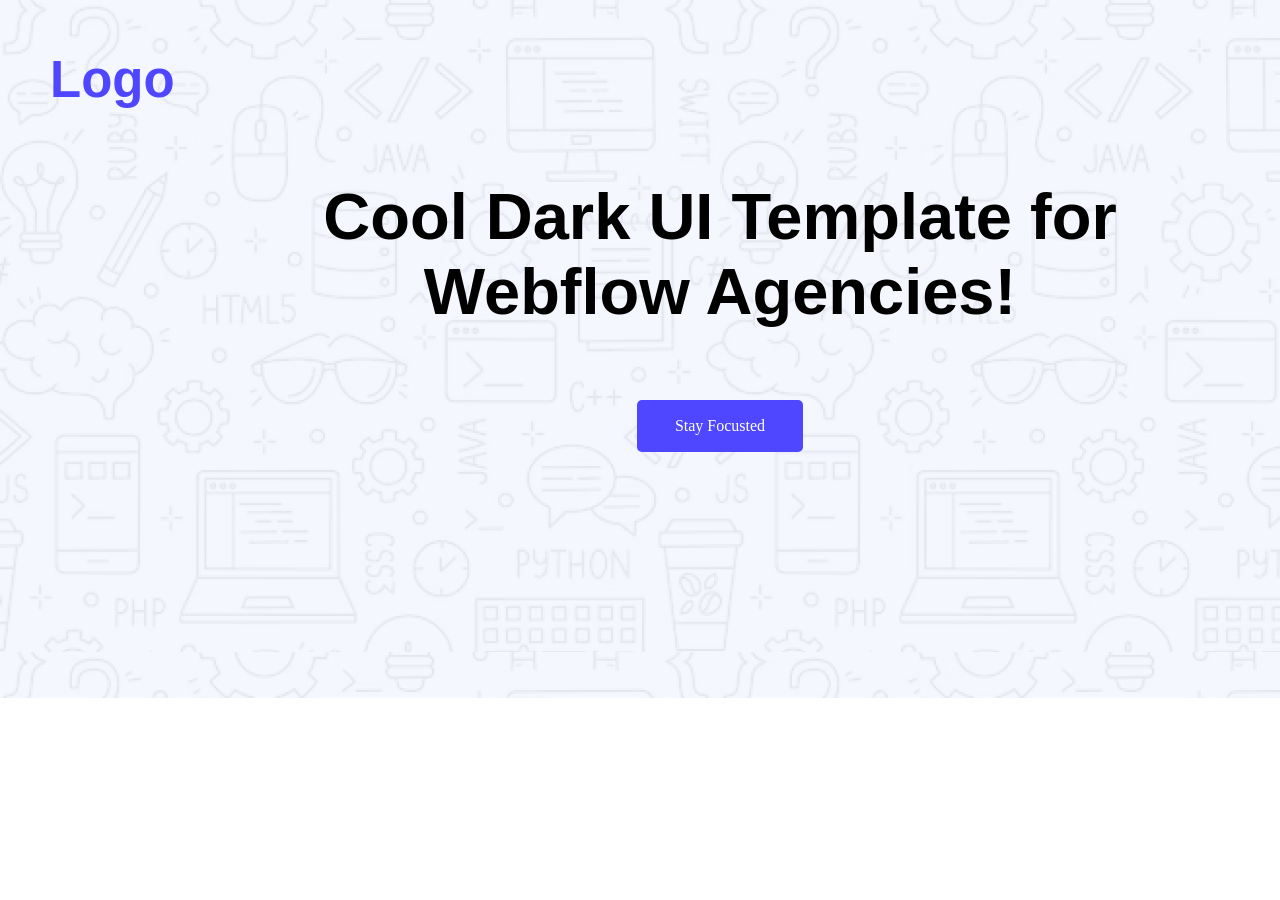
==== index.html @ 51b769df "first commit" ====
<!DOCTYPE html>
<html lang="en">
<head>
    <meta charset="UTF-8">
    <meta name="viewport" content="width=device-width, initial-scale=1.0">
    <title>Document</title>
    <link rel="stylesheet" href="style.css">
</head>
<body>
    <header class="header ">
        <nav>
            <h2 class="logo">Logo</h2>
            <button class="btn"><a href="">Sign up</a></button>
        </nav>
        <div class="banner">
            <p>Cool Dark UI Template for Webflow Agencies!</p>
           <a href="" class="btnsec">Stay Focusted</a>
        </div>
    </header>
</body>
</html>
---- style.css ----
*{
    margin: 0;
    padding: 0;
    border:0 ;
}
.header{
    background-image: url(./Hero-bg.png);
    width: 1440px;
    height: 698px;
    display: flex;
    justify-content: center;
    margin: 0 auto;
}
nav{
    margin:0 50px;
    width: 1440px;
    height: 51px;
    display: flex;
    justify-content: space-between;
    align-items:flex-start;
    margin-top:  50px;
    font-family: sans-serif;
    font-size: 34px;
}
.logo{
    color: #4E47FF;
}
.btn{
    margin-top: 20px;
    margin-bottom: 20px;
}
.btn a{
    width: 132px;
    background-color: #4E47FF;
    text-decoration: none;
    color: white;
    padding: 17px;
    border-radius: 5px;
}
.banner{
    width: 905px;
    height: 207px;
    margin: 0 auto;
    display: flex;
    justify-content: center;
    align-items: center;
    position: absolute;
    top: 150px;
}
p{
    font-family: sans-serif;
    font-size: 65px;
    text-align: center;
    font-weight: bold;
   
}
.btnsec {
     display: flex;
    justify-content: center;
    position: absolute;
    top: 250px;
    width: 132px;
    background-color: #4E47FF;
    text-decoration: none;
    color: white;
    padding: 17px;
    border-radius: 5px;
}
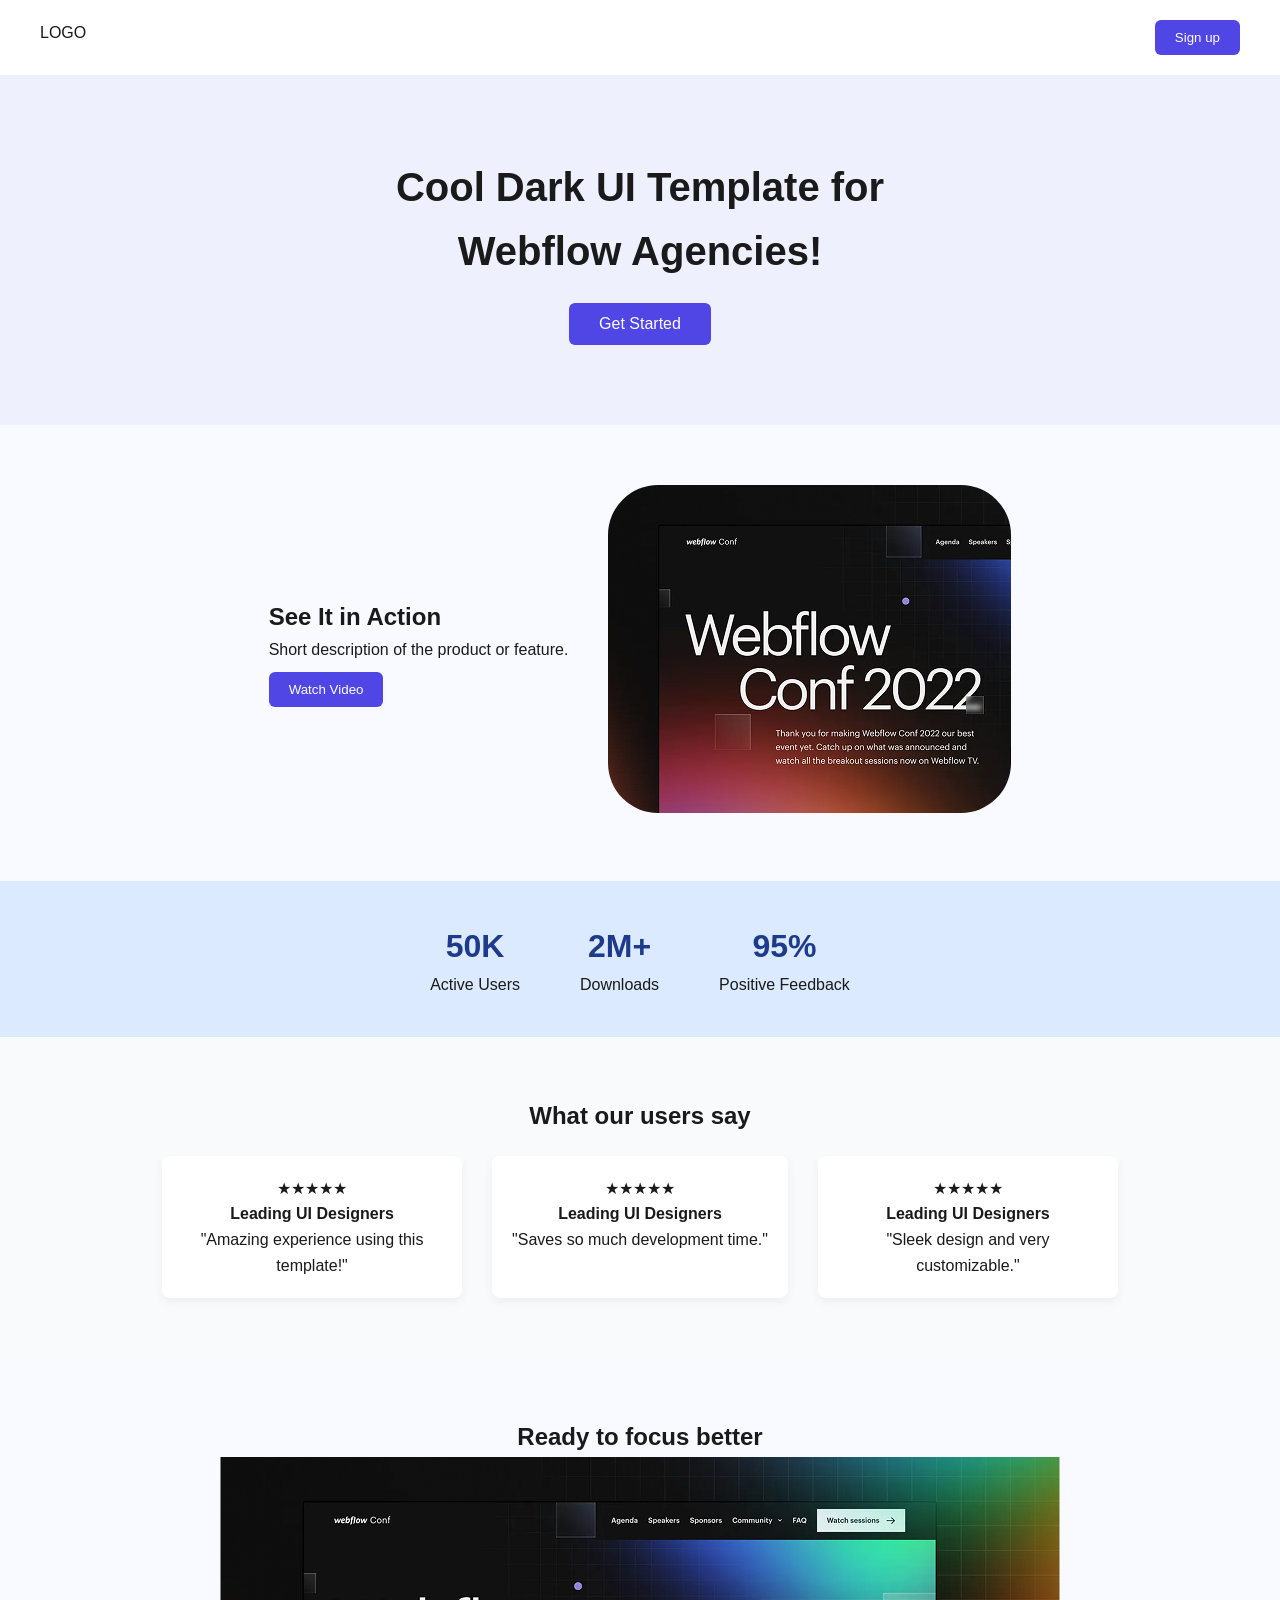
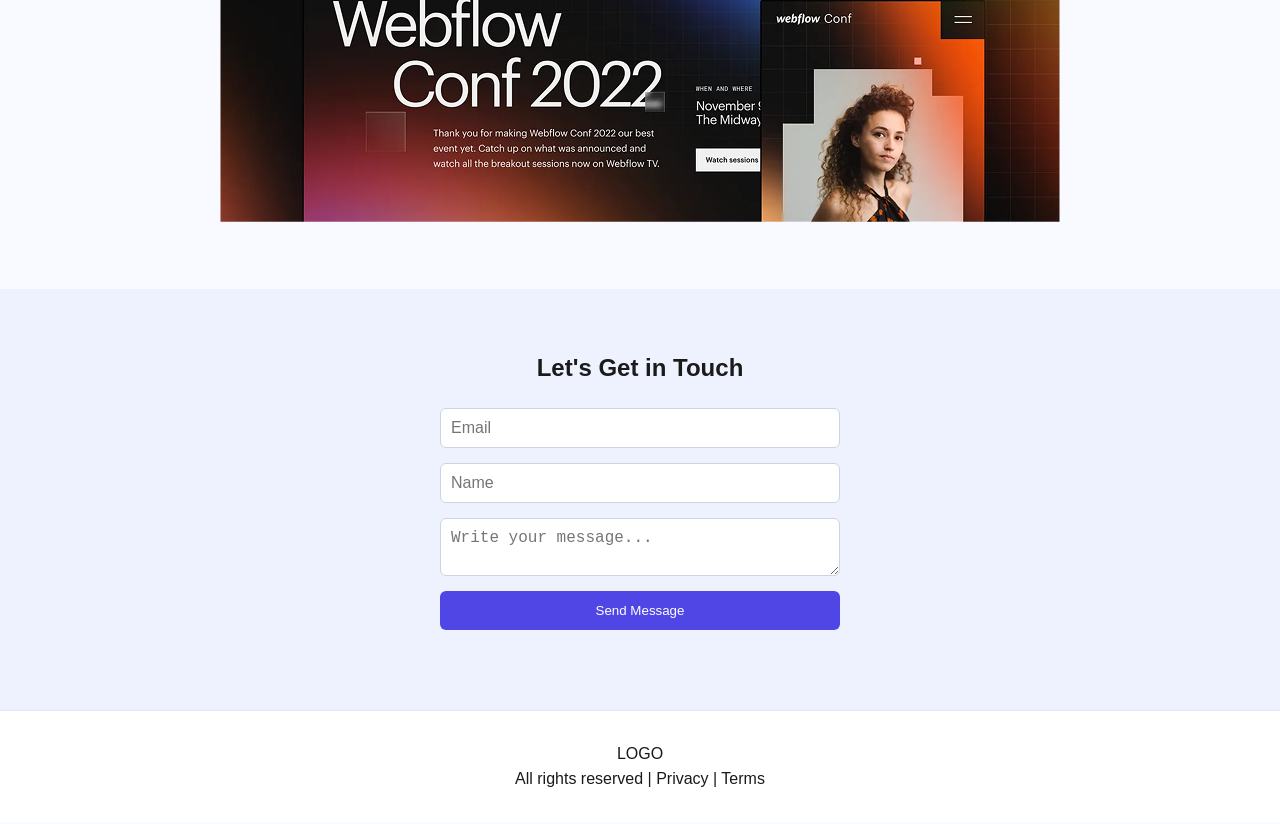
==== commit 3ffc0069: "ful site" ====
--- a/index.html
+++ b/index.html
@@ -1,21 +1,78 @@
 <!DOCTYPE html>
 <html lang="en">
 <head>
-    <meta charset="UTF-8">
-    <meta name="viewport" content="width=device-width, initial-scale=1.0">
-    <title>Document</title>
-    <link rel="stylesheet" href="style.css">
+  <meta charset="UTF-8" />
+  <meta name="viewport" content="width=device-width, initial-scale=1.0"/>
+  <title>Webflow Agency Template</title>
+  <link rel="stylesheet" href="style.css" />
 </head>
 <body>
-    <header class="header ">
-        <nav>
-            <h2 class="logo">Logo</h2>
-            <button class="btn"><a href="">Sign up</a></button>
-        </nav>
-        <div class="banner">
-            <p>Cool Dark UI Template for Webflow Agencies!</p>
-           <a href="" class="btnsec">Stay Focusted</a>
-        </div>
-    </header>
+  <header class="navbar">
+    <div class="logo">LOGO</div>
+    <button class="nav-button my">Sign up</button>
+  </header>
+
+  <section class="hero">
+    <h1>Cool Dark UI Template for<br>Webflow Agencies!</h1>
+    <button class="cta-btn my">Get Started</button>
+  </section>
+
+  <section class="video-section">
+    <div class="left">
+      <h2>See It in Action</h2>
+      <p>Short description of the product or feature.</p>
+      <button class="video-btn my">Watch Video</button>
+    </div>
+    <div class="right">
+      <img src="./wc-mini.png" alt="Webflow Conf Image"/>
+    </div>
+  </section>
+
+  <section class="stats">
+    <div class="stat-item"><h3>50K</h3><p>Active Users</p></div>
+    <div class="stat-item"><h3>2M+</h3><p>Downloads</p></div>
+    <div class="stat-item"><h3>95%</h3><p>Positive Feedback</p></div>
+  </section>
+
+  <section class="testimonials">
+    <h2>What our users say</h2>
+    <div class="testimonial-cards">
+      <div class="card">
+        <p>★★★★★</p>
+        <h4>Leading UI Designers</h4>
+        <p>"Amazing experience using this template!"</p>
+      </div>
+      <div class="card">
+        <p>★★★★★</p>
+        <h4>Leading UI Designers</h4>
+        <p>"Saves so much development time."</p>
+      </div>
+      <div class="card">
+        <p>★★★★★</p>
+        <h4>Leading UI Designers</h4>
+        <p>"Sleek design and very customizable."</p>
+      </div>
+    </div>
+  </section>
+
+  <section class="focus">
+    <h2>Ready to focus better</h2>
+    <img src="./wc-big.png" alt="Webflow Focus Image" />
+  </section>
+
+  <section class="contact">
+    <h2>Let's Get in Touch</h2>
+    <form>
+      <input type="text" placeholder="Email" required />
+      <input type="text" placeholder="Name" required />
+      <textarea placeholder="Write your message..." required></textarea>
+      <button type="submit my">Send Message</button>
+    </form>
+  </section>
+
+  <footer>
+    <div class="footer-logo">LOGO</div>
+    <p>All rights reserved | Privacy | Terms</p>
+  </footer>
 </body>
-</html>+</html>
--- a/style.css
+++ b/style.css
@@ -1,68 +1,155 @@
-*{
-    margin: 0;
-    padding: 0;
-    border:0 ;
+* {
+  margin: 0;
+  padding: 0;
+  box-sizing: border-box;
 }
-.header{
-    background-image: url(./Hero-bg.png);
-    width: 1440px;
-    height: 698px;
-    display: flex;
-    justify-content: center;
-    margin: 0 auto;
+
+body {
+  font-family: 'Segoe UI', sans-serif;
+  background: #f9faff;
+  color: #1a1a1a;
+  line-height: 1.6;
 }
-nav{
-    margin:0 50px;
-    width: 1440px;
-    height: 51px;
-    display: flex;
-    justify-content: space-between;
-    align-items:flex-start;
-    margin-top:  50px;
-    font-family: sans-serif;
-    font-size: 34px;
+
+.navbar {
+  display: flex;
+  justify-content: space-between;
+  padding: 20px 40px;
+  background: #fff;
+  box-shadow: 0 2px 8px rgba(0,0,0,0.05);
 }
-.logo{
-    color: #4E47FF;
+
+.nav-button {
+  background: #4f46e5;
+  color: white;
+  border: none;
+  padding: 10px 20px;
+  border-radius: 6px;
+  cursor: pointer;
 }
-.btn{
-    margin-top: 20px;
-    margin-bottom: 20px;
+
+.hero {
+  text-align: center;
+  padding: 80px 20px;
+  background: #eef1fd;
 }
-.btn a{
-    width: 132px;
-    background-color: #4E47FF;
-    text-decoration: none;
-    color: white;
-    padding: 17px;
-    border-radius: 5px;
+
+.hero h1 {
+  font-size: 2.5rem;
+  margin-bottom: 20px;
 }
-.banner{
-    width: 905px;
-    height: 207px;
-    margin: 0 auto;
-    display: flex;
-    justify-content: center;
-    align-items: center;
-    position: absolute;
-    top: 150px;
+
+.cta-btn {
+  background: #4f46e5;
+  color: #fff;
+  padding: 12px 30px;
+  border: none;
+  border-radius: 6px;
+  font-size: 1rem;
+  cursor: pointer;
 }
-p{
-    font-family: sans-serif;
-    font-size: 65px;
-    text-align: center;
-    font-weight: bold;
-   
+
+.video-section {
+  display: flex;
+  padding: 60px 40px;
+  gap: 40px;
+  align-items: center;
+  justify-content: center;
 }
-.btnsec {
-     display: flex;
-    justify-content: center;
-    position: absolute;
-    top: 250px;
-    width: 132px;
-    background-color: #4E47FF;
-    text-decoration: none;
-    color: white;
-    padding: 17px;
-    border-radius: 5px;
+
+.video-section .left {
+  max-width: 400px;
 }
+
+.video-btn {
+  background: #4f46e5;
+  color: #fff;
+  border: none;
+  padding: 10px 20px;
+  margin-top: 10px;
+  border-radius: 6px;
+}
+
+.stats {
+  display: flex;
+  justify-content: center;
+  gap: 60px;
+  background: #dbeafe;
+  padding: 40px 20px;
+  text-align: center;
+}
+
+.stats .stat-item h3 {
+  font-size: 2rem;
+  color: #1e3a8a;
+}
+
+.testimonials {
+  padding: 60px 20px;
+  background: #f8fafc;
+  text-align: center;
+}
+
+.testimonial-cards {
+  display: flex;
+  justify-content: center;
+  gap: 30px;
+  margin-top: 20px;
+}
+
+.card {
+  background: white;
+  padding: 20px;
+  border-radius: 8px;
+  box-shadow: 0 4px 10px rgba(0,0,0,0.05);
+  max-width: 300px;
+}
+
+.focus {
+  text-align: center;
+  padding: 60px 20px;
+}
+
+.contact {
+  background: #eef2ff;
+  padding: 60px 20px;
+  text-align: center;
+}
+
+.contact form {
+  max-width: 400px;
+  margin: 20px auto;
+  display: flex;
+  flex-direction: column;
+  gap: 15px;
+}
+
+.contact input,
+.contact textarea {
+  padding: 10px;
+  border: 1px solid #cbd5e1;
+  border-radius: 6px;
+  font-size: 1rem;
+}
+
+.contact button {
+  background: #4f46e5;
+  color: #fff;
+  border: none;
+  padding: 12px;
+  border-radius: 6px;
+  cursor: pointer;
+}
+
+footer {
+  text-align: center;
+  padding: 30px;
+  background: #fff;
+  border-top: 1px solid #e2e8f0;
+}
+.right img{
+    border-radius: 50px;
+}
+.my:hover{
+    background-color: tomato;
+}
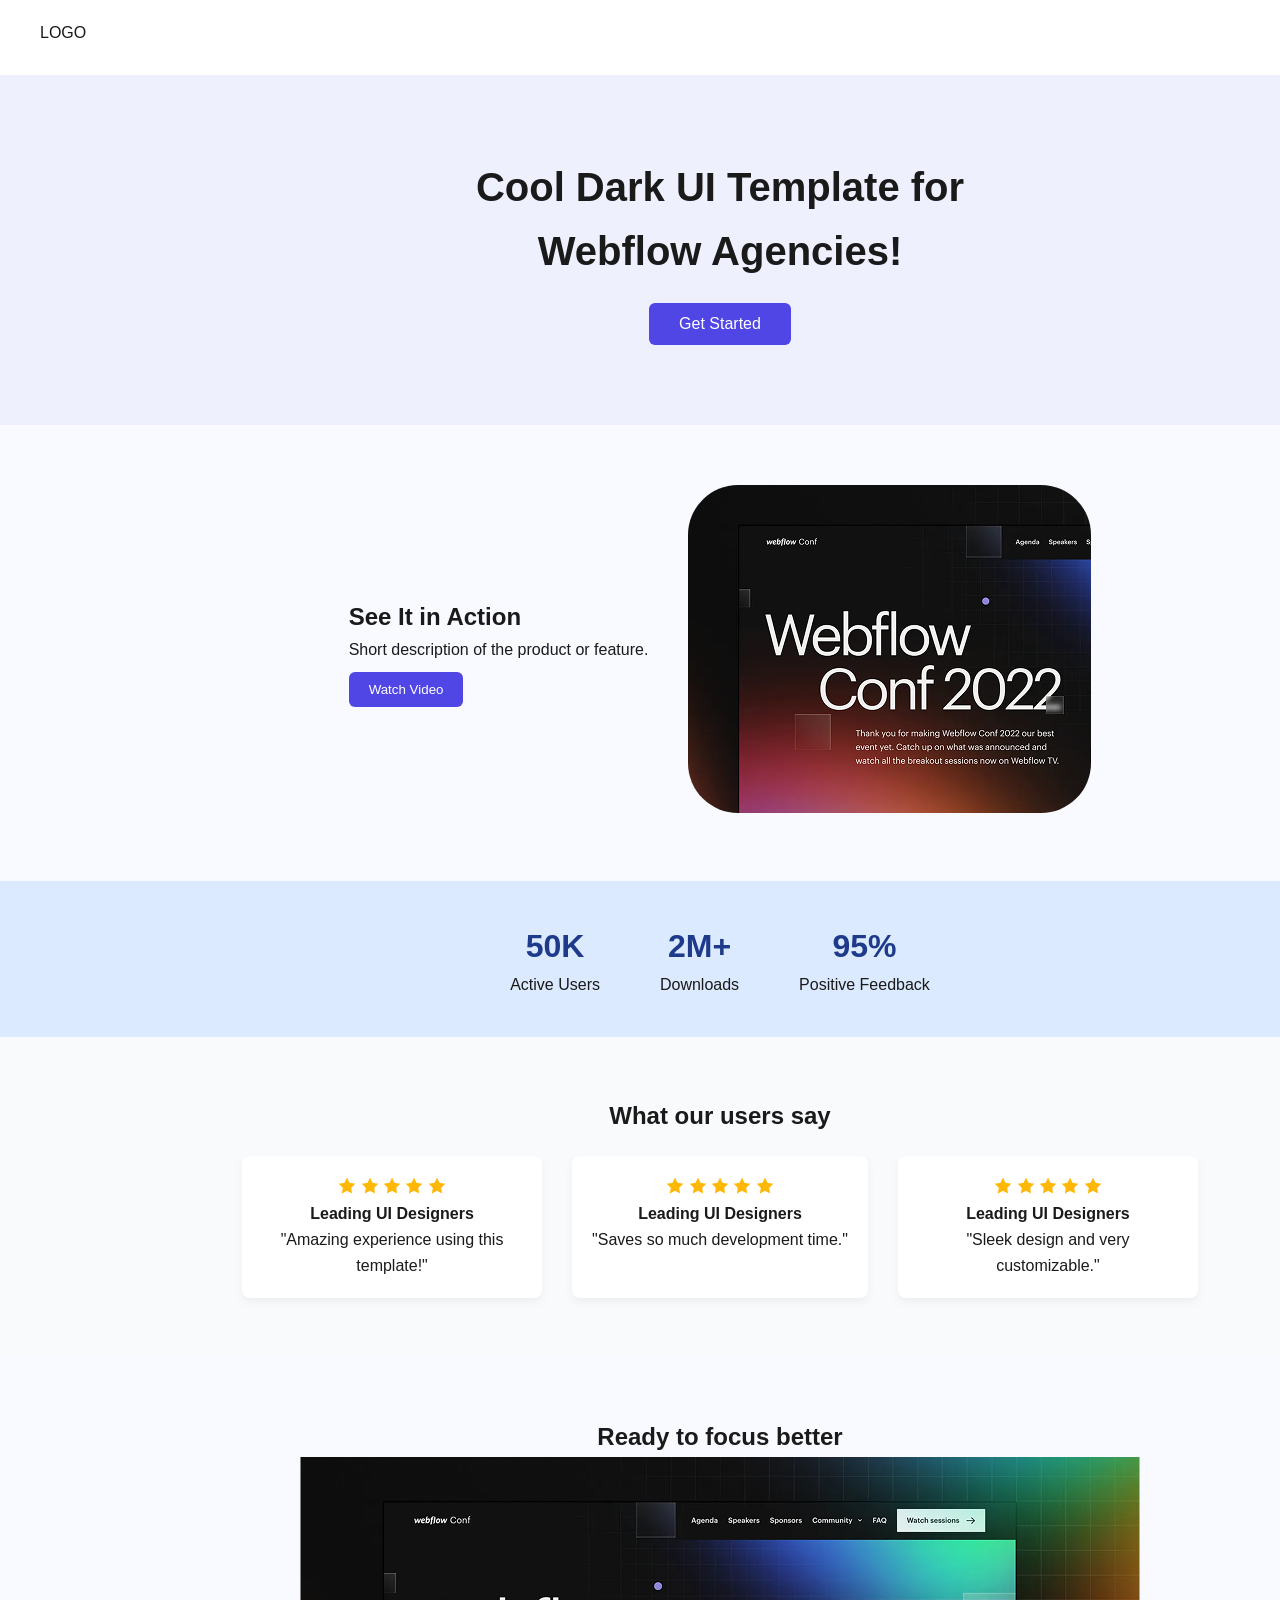
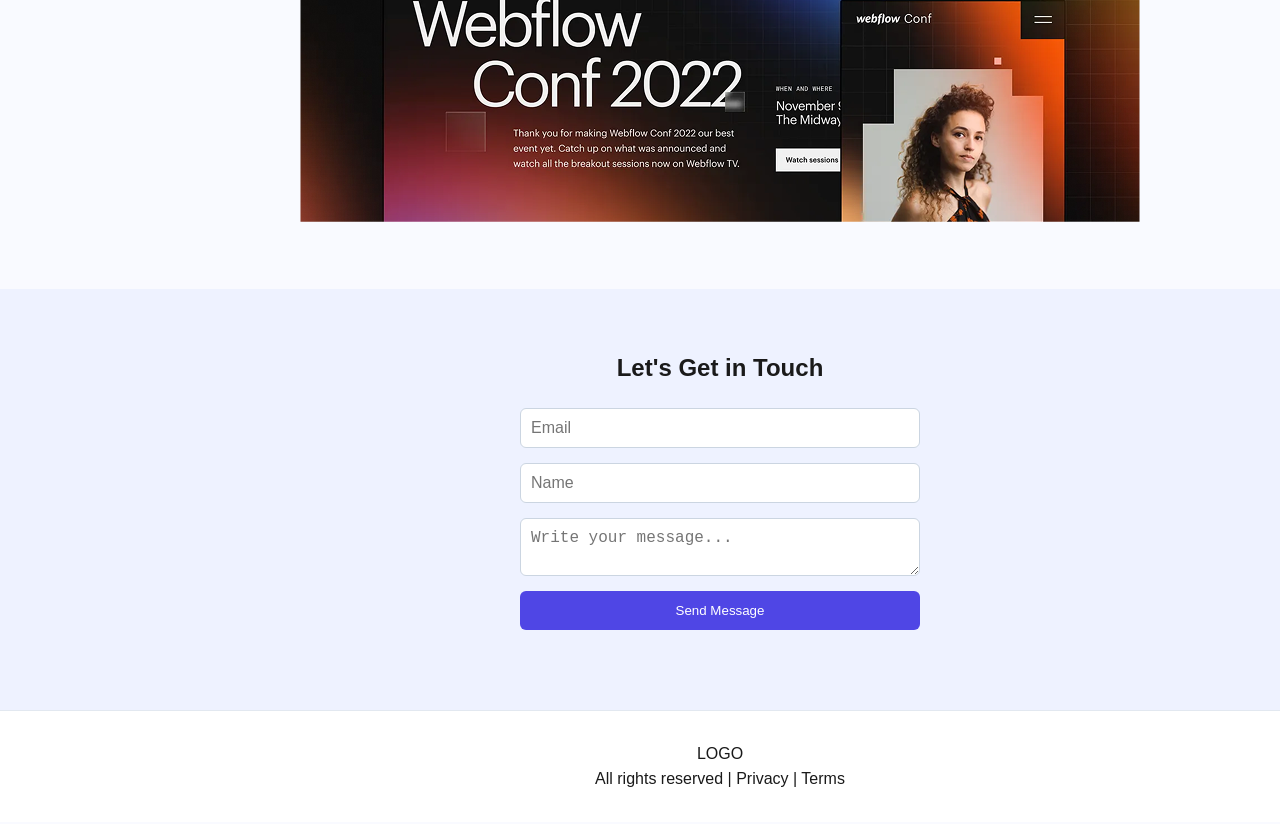
==== commit 0f2215b4: "new edit" ====
--- a/index.html
+++ b/index.html
@@ -38,17 +38,29 @@
     <h2>What our users say</h2>
     <div class="testimonial-cards">
       <div class="card">
-        <p>★★★★★</p>
+        <p><img src="./icon-star.png" alt=""></p>
+        <p><img src="./icon-star.png" alt=""></p>
+        <p><img src="./icon-star.png" alt=""></p>
+        <p><img src="./icon-star.png" alt=""></p>
+        <p><img src="./icon-star.png" alt=""></p>
         <h4>Leading UI Designers</h4>
         <p>"Amazing experience using this template!"</p>
       </div>
       <div class="card">
-        <p>★★★★★</p>
+         <p><img src="./icon-star.png" alt=""></p>
+        <p><img src="./icon-star.png" alt=""></p>
+        <p><img src="./icon-star.png" alt=""></p>
+        <p><img src="./icon-star.png" alt=""></p>
+        <p><img src="./icon-star.png" alt=""></p>
         <h4>Leading UI Designers</h4>
         <p>"Saves so much development time."</p>
       </div>
       <div class="card">
-        <p>★★★★★</p>
+         <p><img src="./icon-star.png" alt=""></p>
+        <p><img src="./icon-star.png" alt=""></p>
+        <p><img src="./icon-star.png" alt=""></p>
+        <p><img src="./icon-star.png" alt=""></p>
+        <p><img src="./icon-star.png" alt=""></p>
         <h4>Leading UI Designers</h4>
         <p>"Sleek design and very customizable."</p>
       </div>
@@ -66,7 +78,7 @@
       <input type="text" placeholder="Email" required />
       <input type="text" placeholder="Name" required />
       <textarea placeholder="Write your message..." required></textarea>
-      <button type="submit my">Send Message</button>
+      <button type="submit" class="my">Send Message</button>
     </form>
   </section>
 
--- a/style.css
+++ b/style.css
@@ -5,6 +5,8 @@
 }
 
 body {
+  margin: 0 auto;
+  width: 1440px;
   font-family: 'Segoe UI', sans-serif;
   background: #f9faff;
   color: #1a1a1a;
@@ -152,4 +154,8 @@
 }
 .my:hover{
     background-color: tomato;
+    cursor: pointer;
+}
+.card p{
+  display: inline-block;
 }
